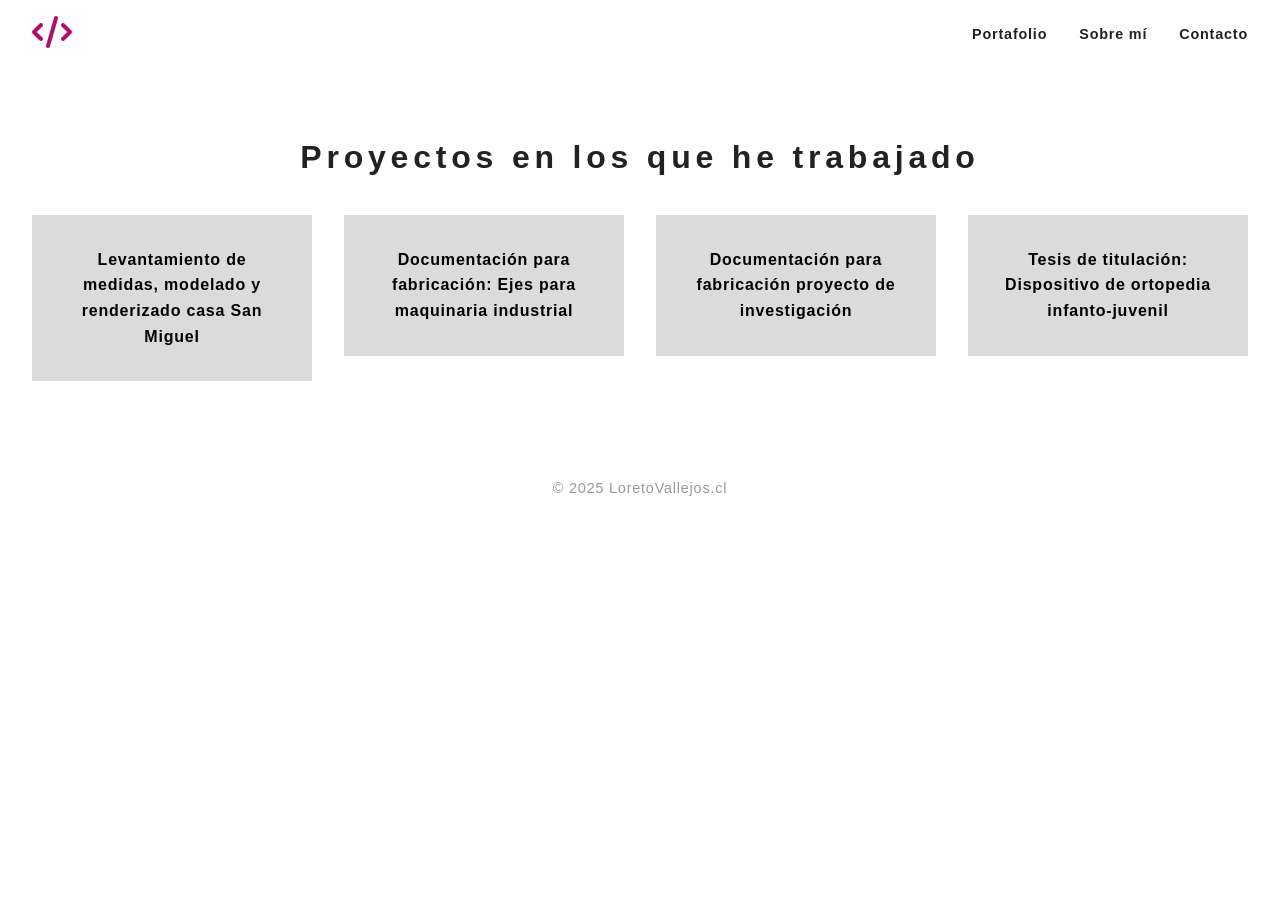
==== diseno-industrial.html @ e16116f9 "feat: agregar portafolio completo" ====
<!DOCTYPE html>
<html lang="es">
    <head>
    <meta charset="UTF-8" />
    <meta name="viewport" content="width=device-width, initial-scale=1" />
    <title>Portafolio María Loreto Vallejos</title>
    
    <!-- font awesome -->
     <link rel="stylesheet" href="https://cdnjs.cloudflare.com/ajax/libs/font-awesome/6.5.0/css/all.min.css" />
   

    <!--hoja de estilos css-->
    <link rel="stylesheet" href="css/style.css"/>
    </head>
    <body>
    <header>
        <nav class="navbar">
        <!--logo-->
        <a class="navbar-brand" href="diseno-industrial.html">
         <i class="fa-solid fa-code fa-2x icono-fucsia"></i>
        </a>

        <button id="menu-toggle" aria-label="Abrir menú">☰</button>
        <ul class="nav-links">
            <li><a href="../../../../index.html">Portafolio</a></li>
            <li><a href="../../../../index.html">Sobre mí</a></li>
            <li><a href="../../../../index.html">Contacto</a></li>
        </ul>
        </nav>
    </header>

    <main>
                <section id="work" class="work-section">
        <h2>Proyectos en los que he trabajado</h2>
        <div class="grid">

            <a href="assets/pdf/lamina-san-miguel.pdf" target="_blank" rel="noopener noreferrer" class="card-link">
            <div class="card">Levantamiento de medidas, modelado y renderizado casa San Miguel</div>
            </a>

            <a href="assets/pdf/presentacion-ejes-09.25.pdf" target="_blank" rel="noopener noreferrer" class="card-link">
            <div class="card">Documentación para fabricación: Ejes para maquinaria industrial</div>
            </a>

            <a href="assets/pdf/lamina-procesador-port.pdf" target="_blank" rel="noopener noreferrer" class="card-link">
            <div class="card">Documentación para fabricación proyecto de investigación</div>
            </a>

            <a href="assets/pdf/memoria-titulo-mlvc-2013.pdf" target="_blank" rel="noopener noreferrer" class="card-link">
            <div class="card">Tesis de titulación: Dispositivo de ortopedia infanto-juvenil</div>
            </a>

        </div>
        </section>

    </main>
    <footer>
        <p>© 2025 LoretoVallejos.cl</p>
    </footer>

    <script src="script.js"></script>
    </body>
</html>
---- css/style.css ----
/* Reset css*/
* {
  margin: 0;
  padding: 0;
  box-sizing: border-box;
}

.container{
    padding: 4rem 2rem;
    display:flex;
    justify-content: center;
    align-items: center;

}
.container-dis {
  background-color: #49444935;
 
  list-style-type: none;
  color: black;

}
.container-dis a {
  
  list-style-type: none;
  text-decoration: none;
  color: black;

}

.container-dis a:hover{  
  color:#b00e6f;
 
}

.container-int{ 
  width: 50%;   
  margin: 0 auto;

}
.container-int h1 h2{
  font-weight: bold; 
  font-size: 30px; 
}

.container-res{ 
  width: 50%;   
  margin: 0 auto;

}
.container-res img{
  max-width: 20%;
}



/*icono logo*/

.icono-fucsia{
  color:rgb(176, 14, 111);
}
.icono-fucsia:hover{
  color:rgb(115, 12, 70);
  transform: translateY(-5px);
  transition: transform 0.6s ease;

}


.fondo-gris-claro{
  background-color: rgba(73, 68, 73, 0.193);
  transform: translateY(-5px);
  transition: transform 0.6s ease;
  cursor: pointer;
}

.row {
  display: flex;
  gap: 20px; /* espacio entre columnas */
}
.row img{
  max-width: 70%;
}

.column {
  flex: 1; /* ambas columnas ocupan el mismo ancho */
}



.btn{
  text-decoration: none;
  display: inline-block;
  padding: 10px 20px;
  background-color: rgb(176, 14, 111);
  color: white;
  text-decoration: none;
  border-radius: 5px;
  font-weight: bold;
  border: none;

}

.btn:hover{
    background-color: rgb(115, 12, 70);
    color: white;
    transform: translateY(-5px);
    transition: transform 0.6s ease;
    cursor: pointer;
}

.espaciado{
  margin: 20px;
}

/* Tipografía */
body {
  font-family: 'Helvetica Neue', Helvetica, Arial, sans-serif;
  background: #fff;
  color: #222;
  line-height: 1.6;
  letter-spacing: 0.05em;
}

/* Navbar */
.navbar {
  display: flex;
  justify-content: space-between;
  align-items: center;
  padding: 1rem 2rem;  
  position: sticky;
  top: 0;
  
  
}

.logo {
  font-weight: 700;
  font-size: 1.5rem;
  letter-spacing: 0.2em;
  color: rgb(202, 32, 157); 
}

.nav-links {
  list-style: none;
  display: flex;
  gap: 2rem;
}

.nav-links a {
  text-decoration: none;
  color: #222222;
  font-weight: 600;
  font-size: 0.9rem;
  transition: color 0.3s ease;
}

.nav-links a:hover {
  color: #b00e6f;
}

/* Botón menú hamburguesa */
#menu-toggle {
  display: none;
  font-size: 2rem;
  background: none;
  border: none;
  cursor: pointer;
}

/* Hero */
.hero {
    background-image: url(../assets/img/portada-fondo.jpg);
    background-repeat: no-repeat; 
    background-size: cover;
    
  text-align: center;
  padding: 6rem 2rem;
  font-weight: 700;
  letter-spacing: 0.2em;
}

.hero h1 {
  font-size: 3rem;
  margin-bottom: 1rem;
  color: white;
}

.hero p {
  font-size: 1.2rem;
  font-weight: 400;
  color: white;
}




/* Grid proyectos */
.work-section {
  padding: 4rem 2rem;
}

.work-section h2 {
  text-align: center;
  margin-bottom: 2rem;
  font-weight: 700;
  letter-spacing: 0.15em;
  font-size: 2rem;
}

.grid {
  display: grid;
  grid-template-columns: repeat(auto-fit,minmax(250px,1fr));
  gap: 2rem;
}

/*cards*/
.card-link {
  text-decoration: none;
  color: inherit;
  display: block;
}

.card {
  background-color: rgba(73, 68, 73, 0.193);
  padding: 2rem;
  font-weight: 700;
  text-align: center;  
  cursor: pointer;
  transition: transform 0.6s ease;
  color: black; 
}

.card:hover {
  transform: translateY(-10px);
  color:#b00e6f;
  
}


/* About */
.about-section {
  background: linear-gradient(to right, #000000, #130f13, #000000);
  color: white;
  padding: 4rem 2rem;
  text-align: center;
  font-weight: 400;
  letter-spacing: 0.05em;
}

.about-section h2 {
  font-weight: 700;
  letter-spacing: 0.15em;
  margin-bottom: 1rem;
}

/* Contacto */
.contact-section {
  padding: 4rem 2rem;
  text-align: center;
}

.contact-section h2 {
  font-weight: 700;
  letter-spacing: 0.15em;
  margin-bottom: 1rem;
}

form {
  max-width: 400px;
  margin: 0 auto;
  display: flex;
  flex-direction: column;
  gap: 1rem;
}

input, textarea {
  padding: 0.75rem;
  border: 1px solid #ddd;
  font-size: 1rem;
  border-radius: 3px;
  resize: none;
}



/* Footer */
footer {
  text-align: center;
  padding: 2rem 1rem;
  font-size: 0.9rem;
  color: #999;
}

/* Responsive - menú hamburguesa */
@media (max-width: 768px) {
  .nav-links {
    display: none;
    flex-direction: column;
    position: absolute;
    top: 70px;
    right: 0;
    background: white;
    width: 200px;
    padding: 1rem;
    box-shadow: 0 0 10px rgb(0 0 0 / 0.1);
  }

  .nav-links.show {
    display: flex;
  }

  #menu-toggle {
    display: block;
  }



}
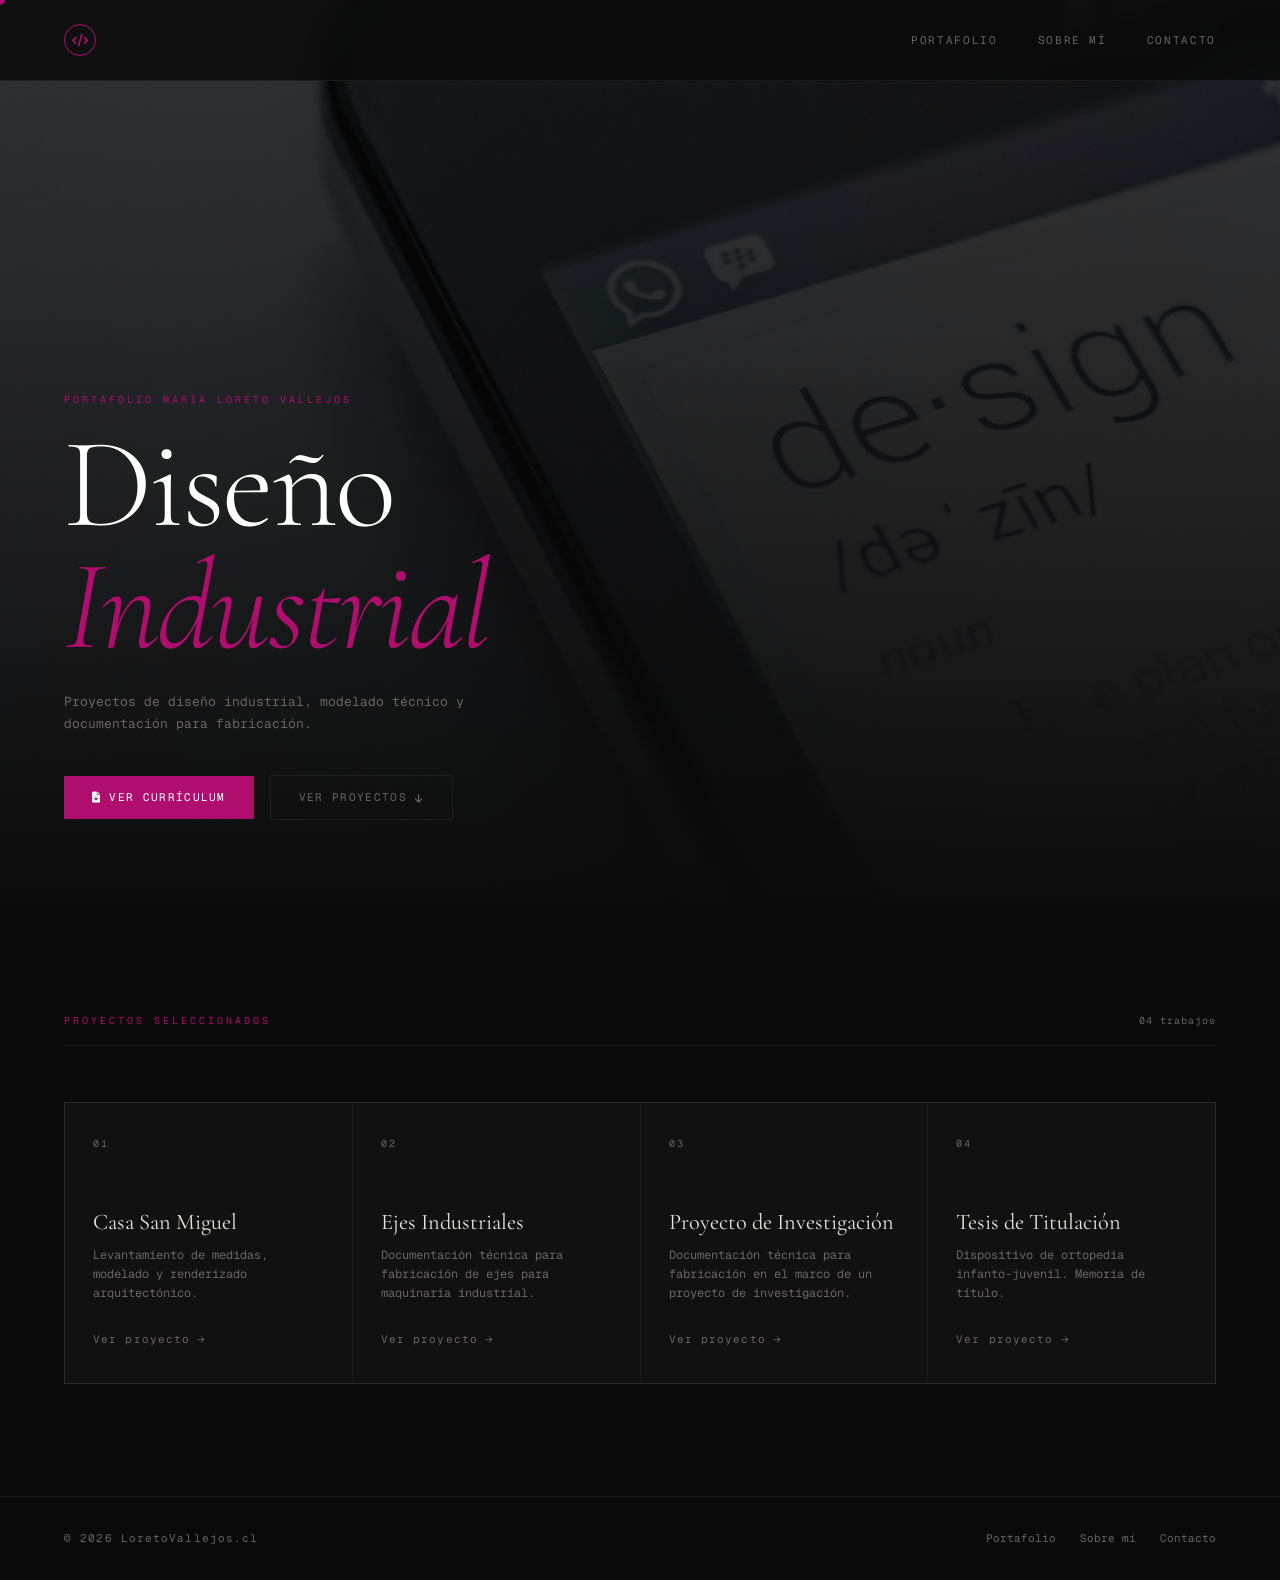
==== commit 488bf58d: "feat: agrega cambios abril" ====
--- a/diseno-industrial.html
+++ b/diseno-industrial.html
@@ -1,63 +1,119 @@
 <!DOCTYPE html>
 <html lang="es">
-    <head>
-    <meta charset="UTF-8" />
-    <meta name="viewport" content="width=device-width, initial-scale=1" />
-    <title>Portafolio María Loreto Vallejos</title>
-    
-    <!-- font awesome -->
-     <link rel="stylesheet" href="https://cdnjs.cloudflare.com/ajax/libs/font-awesome/6.5.0/css/all.min.css" />
-   
+<head>
+  <meta charset="UTF-8" />
+  <meta name="viewport" content="width=device-width, initial-scale=1" />
+  <title>Diseño Industrial — María Loreto Vallejos</title>
 
-    <!--hoja de estilos css-->
-    <link rel="stylesheet" href="css/style.css"/>
-    </head>
-    <body>
-    <header>
-        <nav class="navbar">
-        <!--logo-->
-        <a class="navbar-brand" href="diseno-industrial.html">
-         <i class="fa-solid fa-code fa-2x icono-fucsia"></i>
+  <link rel="preconnect" href="https://fonts.googleapis.com">
+  <link rel="preconnect" href="https://fonts.gstatic.com" crossorigin>
+  <link href="https://fonts.googleapis.com/css2?family=Cormorant+Garamond:ital,wght@0,300;0,400;0,600;1,300;1,400&family=Geist+Mono:wght@300;400&display=swap" rel="stylesheet">
+  <link rel="stylesheet" href="https://cdnjs.cloudflare.com/ajax/libs/font-awesome/6.5.0/css/all.min.css" />
+  <link rel="stylesheet" href="css/styles.css"/>
+</head>
+<body>
+
+  <div class="cursor" id="cursor"></div>
+
+  <!-- NAVBAR -->
+  <nav>
+    <a class="nav-logo" href="index.html">
+      <div class="nav-logo-icon">
+        <i class="fa-solid fa-code"></i>
+      </div>
+    </a>
+    <button class="nav-toggle" id="navToggle" aria-label="Abrir menú" aria-expanded="false">
+      <i class="fa-solid fa-bars"></i>
+    </button>
+    <ul class="nav-links" id="navLinks">
+      <li><a href="index.html#work">Portafolio</a></li>
+      <li><a href="index.html#about">Sobre mí</a></li>
+      <li><a href="index.html#contact">Contacto</a></li>
+    </ul>
+  </nav>
+
+  <main>
+
+    <!-- HERO -->
+    <section class="hero">
+      <p class="hero-eyebrow">Portafolio María Loreto Vallejos</p>
+      <h1 class="hero-title">
+        Diseño<br><em>Industrial</em>
+      </h1>
+      <p class="hero-sub">
+        Proyectos de diseño industrial, modelado técnico y documentación para fabricación.
+      </p>
+      <div class="hero-cta">
+        <a class="btn-primary-custom" href="assets/pdf/CV_maria_vallejos_23.03.26.pdf" target="_blank" rel="noopener noreferrer">
+          <i class="fa-solid fa-file-arrow-down" style="font-size:11px"></i>
+          Ver Currículum
+        </a>
+        <a class="btn-ghost" href="#work">
+          Ver proyectos
+          <i class="fa-solid fa-arrow-down" style="font-size:10px"></i>
+        </a>
+      </div>
+    </section>
+
+    <!-- WORK -->
+    <section id="work">
+      <div class="section-header reveal">
+        <span class="section-label">Proyectos seleccionados</span>
+        <span class="section-count">04 trabajos</span>
+      </div>
+
+      <div class="cards-grid">
+
+        <a href="assets/pdf/lamina-san-miguel.pdf" target="_blank" rel="noopener noreferrer" class="pf-card reveal">
+          <span class="card-num">01</span>
+          <div class="card-body">
+            <h3 class="card-h3">Casa San Miguel</h3>
+            <p class="card-p">Levantamiento de medidas, modelado y renderizado arquitectónico.</p>
+            <span class="card-arrow">Ver proyecto →</span>
+          </div>
         </a>
 
-        <button id="menu-toggle" aria-label="Abrir menú">☰</button>
-        <ul class="nav-links">
-            <li><a href="../../../../index.html">Portafolio</a></li>
-            <li><a href="../../../../index.html">Sobre mí</a></li>
-            <li><a href="../../../../index.html">Contacto</a></li>
-        </ul>
-        </nav>
-    </header>
+        <a href="assets/pdf/presentacion-ejes-09.25.pdf" target="_blank" rel="noopener noreferrer" class="pf-card reveal reveal-delay-1">
+          <span class="card-num">02</span>
+          <div class="card-body">
+            <h3 class="card-h3">Ejes Industriales</h3>
+            <p class="card-p">Documentación técnica para fabricación de ejes para maquinaria industrial.</p>
+            <span class="card-arrow">Ver proyecto →</span>
+          </div>
+        </a>
 
-    <main>
-                <section id="work" class="work-section">
-        <h2>Proyectos en los que he trabajado</h2>
-        <div class="grid">
+        <a href="assets/pdf/lamina-procesador-port.pdf" target="_blank" rel="noopener noreferrer" class="pf-card reveal reveal-delay-2">
+          <span class="card-num">03</span>
+          <div class="card-body">
+            <h3 class="card-h3">Proyecto de Investigación</h3>
+            <p class="card-p">Documentación técnica para fabricación en el marco de un proyecto de investigación.</p>
+            <span class="card-arrow">Ver proyecto →</span>
+          </div>
+        </a>
 
-            <a href="assets/pdf/lamina-san-miguel.pdf" target="_blank" rel="noopener noreferrer" class="card-link">
-            <div class="card">Levantamiento de medidas, modelado y renderizado casa San Miguel</div>
-            </a>
+        <a href="assets/pdf/memoria-titulo-mlvc-2013.pdf" target="_blank" rel="noopener noreferrer" class="pf-card reveal reveal-delay-3">
+          <span class="card-num">04</span>
+          <div class="card-body">
+            <h3 class="card-h3">Tesis de Titulación</h3>
+            <p class="card-p">Dispositivo de ortopedia infanto-juvenil. Memoria de título.</p>
+            <span class="card-arrow">Ver proyecto →</span>
+          </div>
+        </a>
 
-            <a href="assets/pdf/presentacion-ejes-09.25.pdf" target="_blank" rel="noopener noreferrer" class="card-link">
-            <div class="card">Documentación para fabricación: Ejes para maquinaria industrial</div>
-            </a>
+      </div>
+    </section>
 
-            <a href="assets/pdf/lamina-procesador-port.pdf" target="_blank" rel="noopener noreferrer" class="card-link">
-            <div class="card">Documentación para fabricación proyecto de investigación</div>
-            </a>
+  </main>
 
-            <a href="assets/pdf/memoria-titulo-mlvc-2013.pdf" target="_blank" rel="noopener noreferrer" class="card-link">
-            <div class="card">Tesis de titulación: Dispositivo de ortopedia infanto-juvenil</div>
-            </a>
+  <footer>
+    <p>© 2026 LoretoVallejos.cl</p>
+    <div class="footer-links">
+      <a href="index.html#work">Portafolio</a>
+      <a href="index.html#about">Sobre mí</a>
+      <a href="index.html#contact">Contacto</a>
+    </div>
+  </footer>
 
-        </div>
-        </section>
-
-    </main>
-    <footer>
-        <p>© 2025 LoretoVallejos.cl</p>
-    </footer>
-
-    <script src="script.js"></script>
-    </body>
+  <script src="main.js"></script>
+</body>
 </html>
--- a/css/styles.css
+++ b/css/styles.css
@@ -0,0 +1,676 @@
+/* ── RESET ── */
+*,
+*::before,
+*::after {
+  box-sizing: border-box;
+  margin: 0;
+  padding: 0;
+}
+
+/* ── VARIABLES ── */
+:root {
+  --fucsia:     #b00e6f;
+  --fucsia-dim: #730c46;
+  --bg:         #0a0a0a;
+  --surface:    #111111;
+  --border:     rgba(255, 255, 255, 0.07);
+  --text:       #e8e4e0;
+  --muted:      #6b6565;
+  --mono:       'Geist Mono', monospace;
+  --serif:      'Cormorant Garamond', serif;
+
+  /* Espaciado consistente */
+  --section-padding-x: 4rem;
+  --section-padding-y: 7rem;
+}
+
+/* ── BASE ── */
+html {
+  scroll-behavior: smooth;
+}
+
+body {
+  background: var(--bg);
+  color: var(--text);
+  font-family: var(--mono);
+  font-size: 14px;
+  line-height: 1.7;
+  cursor: none;
+  /* Evita scroll horizontal en móvil */
+  overflow-x: hidden;
+}
+
+/* ── CURSOR PERSONALIZADO ── */
+.cursor {
+  width: 10px;
+  height: 10px;
+  border-radius: 50%;
+  background: var(--fucsia);
+  position: fixed;
+  top: 0;
+  left: 0;
+  pointer-events: none;
+  z-index: 9999;
+  transform: translate(-50%, -50%);
+  transition:
+    transform 0.08s ease,
+    width 0.25s ease,
+    height 0.25s ease,
+    background 0.25s ease;
+}
+
+.cursor.hovering {
+  width: 40px;
+  height: 40px;
+  background: rgba(176, 14, 111, 0.15);
+  border: 1px solid var(--fucsia);
+}
+
+/* ── TEXTURA DE RUIDO ── */
+body::before {
+  content: '';
+  position: fixed;
+  inset: 0;
+  background-image: url("data:image/svg+xml,%3Csvg viewBox='0 0 256 256' xmlns='http://www.w3.org/2000/svg'%3E%3Cfilter id='noise'%3E%3CfeTurbulence type='fractalNoise' baseFrequency='0.9' numOctaves='4' stitchTiles='stitch'/%3E%3C/filter%3E%3Crect width='100%25' height='100%25' filter='url(%23noise)' opacity='1'/%3E%3C/svg%3E");
+  opacity: 0.025;
+  pointer-events: none;
+  z-index: 0;
+}
+
+/* ── NAVBAR ── */
+nav {
+  position: fixed;
+  top: 0;
+  left: 0;
+  right: 0;
+  z-index: 100;
+  display: flex;
+  align-items: center;
+  justify-content: space-between;
+  padding: 1.5rem var(--section-padding-x);
+  border-bottom: 1px solid var(--border);
+  background: rgba(10, 10, 10, 0.85);
+  backdrop-filter: blur(12px);
+  -webkit-backdrop-filter: blur(12px);
+}
+
+.nav-logo {
+  display: flex;
+  align-items: center;
+  gap: 0.75rem;
+  text-decoration: none;
+}
+
+.nav-logo-icon {
+  width: 32px;
+  height: 32px;
+  border: 1px solid var(--fucsia);
+  border-radius: 50%;
+  display: flex;
+  align-items: center;
+  justify-content: center;
+  transition: background 0.3s;
+}
+
+.nav-logo-icon i {
+  color: var(--fucsia);
+  font-size: 13px;
+}
+
+.nav-logo:hover .nav-logo-icon {
+  background: var(--fucsia);
+}
+
+.nav-logo:hover .nav-logo-icon i {
+  color: #fff;
+}
+
+.nav-links {
+  display: flex;
+  gap: 2.5rem;
+  list-style: none;
+}
+
+.nav-links a {
+  text-decoration: none;
+  color: var(--muted);
+  font-size: 11px;
+  letter-spacing: 0.15em;
+  text-transform: uppercase;
+  transition: color 0.3s;
+  position: relative;
+}
+
+.nav-links a::after {
+  content: '';
+  position: absolute;
+  bottom: -3px;
+  left: 0;
+  width: 0;
+  height: 1px;
+  background: var(--fucsia);
+  transition: width 0.3s ease;
+}
+
+.nav-links a:hover {
+  color: var(--text);
+}
+
+.nav-links a:hover::after {
+  width: 100%;
+}
+
+/* Botón hamburguesa — oculto en desktop */
+.nav-toggle {
+  display: none;
+  background: none;
+  border: none;
+  color: var(--text);
+  font-size: 1.1rem;
+  cursor: pointer;
+  /* Área mínima táctil recomendada (accesibilidad) */
+  min-width: 44px;
+  min-height: 44px;
+}
+
+/* ── HERO ── */
+.hero {
+  min-height: 100vh;
+  display: flex;
+  flex-direction: column;
+  justify-content: flex-end;
+  padding: 0 var(--section-padding-x) 5rem;
+  position: relative;
+  overflow: hidden;
+  background-image: url('../assets/img/portada-fondo.jpg');;
+  background-size: cover;
+  background-position: center;
+}
+
+.hero::after {
+  content: '';
+  position: absolute;
+  inset: 0;
+  background: linear-gradient(
+    to top,
+    rgba(10, 10, 10, 0.97) 0%,
+    rgba(10, 10, 10, 0.45) 60%,
+    rgba(10, 10, 10, 0.2) 100%
+  );
+}
+
+.hero-eyebrow {
+  font-size: 10px;
+  letter-spacing: 0.3em;
+  text-transform: uppercase;
+  color: var(--fucsia);
+  margin-bottom: 1rem;
+  position: relative;
+  z-index: 1;
+  opacity: 0;
+  animation: fadeUp 0.8s ease forwards 0.2s;
+}
+
+.hero-title {
+  font-family: var(--serif);
+  font-size: clamp(4rem, 10vw, 9rem);
+  font-weight: 300;
+  line-height: 0.95;
+  letter-spacing: -0.02em;
+  color: #fff;
+  position: relative;
+  z-index: 1;
+  opacity: 0;
+  animation: fadeUp 0.9s ease forwards 0.4s;
+}
+
+.hero-title em {
+  font-style: italic;
+  color: var(--fucsia);
+}
+
+.hero-sub {
+  margin-top: 1.5rem;
+  font-size: 13px;
+  color: var(--muted);
+  max-width: 460px;
+  position: relative;
+  z-index: 1;
+  opacity: 0;
+  animation: fadeUp 0.9s ease forwards 0.6s;
+}
+
+.hero-cta {
+  margin-top: 2.5rem;
+  display: flex;
+  gap: 1rem;
+  align-items: center;
+  flex-wrap: wrap;
+  position: relative;
+  z-index: 1;
+  opacity: 0;
+  animation: fadeUp 0.9s ease forwards 0.8s;
+}
+
+/* ── BOTONES ── */
+.btn-primary-custom {
+  display: inline-flex;
+  align-items: center;
+  gap: 0.5rem;
+  padding: 0.75rem 1.75rem;
+  background: var(--fucsia);
+  color: #fff;
+  text-decoration: none;
+  font-size: 11px;
+  letter-spacing: 0.12em;
+  text-transform: uppercase;
+  border: none;
+  transition: background 0.3s, transform 0.3s;
+  /* Cursor visible para usuarios con cursor nativo */
+  cursor: pointer;
+}
+
+.btn-primary-custom:hover {
+  background: var(--fucsia-dim);
+  transform: translateY(-3px);
+  color: #fff;
+}
+
+.btn-ghost {
+  display: inline-flex;
+  align-items: center;
+  gap: 0.5rem;
+  padding: 0.75rem 1.75rem;
+  background: transparent;
+  color: var(--muted);
+  text-decoration: none;
+  font-size: 11px;
+  letter-spacing: 0.12em;
+  text-transform: uppercase;
+  border: 1px solid var(--border);
+  transition: border-color 0.3s, color 0.3s, transform 0.3s;
+}
+
+.btn-ghost:hover {
+  border-color: var(--muted);
+  color: var(--text);
+  transform: translateY(-3px);
+}
+
+/* ── SECCIÓN WORK ── */
+#work {
+  padding: var(--section-padding-y) var(--section-padding-x);
+  position: relative;
+  z-index: 1;
+}
+
+.section-header {
+  display: flex;
+  align-items: baseline;
+  justify-content: space-between;
+  margin-bottom: 3.5rem;
+  border-bottom: 1px solid var(--border);
+  padding-bottom: 1rem;
+}
+
+.section-label {
+  font-size: 10px;
+  letter-spacing: 0.3em;
+  text-transform: uppercase;
+  color: var(--fucsia);
+}
+
+.section-count {
+  font-size: 10px;
+  letter-spacing: 0.1em;
+  color: var(--muted);
+}
+
+/* Grid de tarjetas */
+.cards-grid {
+  display: grid;
+  grid-template-columns: repeat(4, 1fr);
+  gap: 1px;
+  background: var(--border);
+  border: 1px solid var(--border);
+}
+
+.pf-card {
+  background: var(--surface);
+  padding: 2rem 1.75rem;
+  text-decoration: none;
+  color: var(--text);
+  display: flex;
+  flex-direction: column;
+  position: relative;
+  overflow: hidden;
+  transition: background 0.4s ease;
+  min-height: 280px;
+}
+
+/* Línea inferior animada en hover */
+.pf-card::before {
+  content: '';
+  position: absolute;
+  bottom: 0;
+  left: 0;
+  width: 100%;
+  height: 2px;
+  background: var(--fucsia);
+  transform: scaleX(0);
+  transform-origin: left;
+  transition: transform 0.4s cubic-bezier(0.77, 0, 0.18, 1);
+}
+
+.pf-card:hover {
+  background: #181818;
+}
+
+.pf-card:hover::before {
+  transform: scaleX(1);
+}
+
+.pf-card:hover .card-num {
+  color: var(--fucsia);
+}
+
+.pf-card:hover .card-arrow {
+  color: var(--fucsia);
+  transform: translate(4px, -4px);
+}
+
+.pf-card:hover .card-h3 {
+  color: #fff;
+}
+
+.card-num {
+  font-size: 10px;
+  letter-spacing: 0.2em;
+  color: var(--muted);
+  margin-bottom: auto;
+  transition: color 0.3s;
+}
+
+.card-body {
+  margin-top: 2rem;
+}
+
+.card-h3 {
+  font-family: var(--serif);
+  font-size: 1.4rem;
+  font-weight: 400;
+  line-height: 1.2;
+  margin-bottom: 0.6rem;
+  transition: color 0.3s;
+}
+
+.card-p {
+  font-size: 12px;
+  color: var(--muted);
+  line-height: 1.6;
+  flex-grow: 1;
+  margin-bottom: 1.5rem;
+}
+
+.card-arrow {
+  font-size: 11px;
+  letter-spacing: 0.1em;
+  color: var(--muted);
+  transition: color 0.3s, transform 0.3s;
+  display: inline-block;
+  align-self: flex-start;
+}
+
+/* ── SOBRE MÍ ── */
+#about {
+  padding: var(--section-padding-y) var(--section-padding-x);
+  border-top: 1px solid var(--border);
+  position: relative;
+  z-index: 1;
+}
+
+.about-inner {
+  display: grid;
+  grid-template-columns: 1fr 2fr;
+  gap: 5rem;
+  align-items: start;
+}
+
+.about-right p {
+  font-family: var(--serif);
+  font-style: italic;
+  font-size: clamp(1rem, 1.5vw, 1.2rem);
+  color: rgba(232, 228, 224, 0.75);
+  line-height: 1.85;
+  margin-bottom: 1.4rem;
+}
+
+.about-right p:last-child {
+  margin-bottom: 0;
+}
+
+/* ── CONTACTO ── */
+#contact {
+  padding: var(--section-padding-y) var(--section-padding-x);
+  border-top: 1px solid var(--border);
+  position: relative;
+  z-index: 1;
+}
+
+.contact-inner {
+  display: grid;
+  grid-template-columns: 1fr 1fr;
+  gap: 5rem;
+  align-items: start;
+}
+
+.contact-left h2 {
+  font-family: var(--serif);
+  font-size: clamp(2.5rem, 5vw, 4.5rem);
+  font-weight: 300;
+  line-height: 1;
+}
+
+.contact-left h2 em {
+  font-style: italic;
+  color: var(--fucsia);
+}
+
+.contact-left p {
+  margin-top: 1.25rem;
+  font-size: 12px;
+  color: var(--muted);
+  max-width: 280px;
+}
+
+/* Formulario */
+.contact-form {
+  display: flex;
+  flex-direction: column;
+  gap: 0;
+}
+
+.form-field {
+  display: flex;
+  flex-direction: column;
+  border-bottom: 1px solid var(--border);
+  padding: 1rem 0;
+  transition: border-color 0.3s;
+}
+
+.form-field:focus-within {
+  border-color: var(--fucsia);
+}
+
+.form-field label {
+  font-size: 9px;
+  letter-spacing: 0.25em;
+  text-transform: uppercase;
+  color: var(--muted);
+  margin-bottom: 0.4rem;
+}
+
+.form-field input,
+.form-field textarea {
+  background: none;
+  border: none;
+  outline: none;
+  color: var(--text);
+  font-family: var(--mono);
+  font-size: 13px;
+  resize: none;
+}
+
+.form-field input::placeholder,
+.form-field textarea::placeholder {
+  color: rgba(107, 101, 101, 0.5);
+}
+
+.form-field textarea {
+  min-height: 100px;
+}
+
+.form-submit {
+  margin-top: 2rem;
+  align-self: flex-start;
+}
+
+/* ── FOOTER ── */
+footer {
+  border-top: 1px solid var(--border);
+  padding: 2rem var(--section-padding-x);
+  display: flex;
+  align-items: center;
+  justify-content: space-between;
+  position: relative;
+  z-index: 1;
+}
+
+footer p {
+  font-size: 11px;
+  color: var(--muted);
+  letter-spacing: 0.1em;
+}
+
+.footer-links {
+  display: flex;
+  gap: 1.5rem;
+}
+
+.footer-links a {
+  color: var(--muted);
+  text-decoration: none;
+  font-size: 11px;
+  transition: color 0.3s;
+}
+
+.footer-links a:hover {
+  color: var(--fucsia);
+}
+
+/* ── ANIMACIONES ── */
+@keyframes fadeUp {
+  from {
+    opacity: 0;
+    transform: translateY(24px);
+  }
+  to {
+    opacity: 1;
+    transform: translateY(0);
+  }
+}
+
+.reveal {
+  opacity: 0;
+  transform: translateY(30px);
+  transition: opacity 0.7s ease, transform 0.7s ease;
+}
+
+.reveal.visible {
+  opacity: 1;
+  transform: translateY(0);
+}
+
+.reveal-delay-1 { transition-delay: 0.1s; }
+.reveal-delay-2 { transition-delay: 0.2s; }
+.reveal-delay-3 { transition-delay: 0.3s; }
+
+/* ── RESPONSIVE ── */
+@media (max-width: 900px) {
+  :root {
+    --section-padding-x: 2rem;
+    --section-padding-y: 5rem;
+  }
+
+  nav {
+    padding: 1.25rem var(--section-padding-x);
+  }
+
+  /* Menú móvil oculto por defecto */
+  .nav-links {
+    display: none;
+    flex-direction: column;
+    gap: 1.5rem;
+  }
+
+  .nav-links.open {
+    display: flex;
+    position: absolute;
+    top: 100%;
+    left: 0;
+    right: 0;
+    background: rgba(10, 10, 10, 0.97);
+    padding: 2rem;
+    border-bottom: 1px solid var(--border);
+  }
+
+  .nav-toggle {
+    display: flex;
+    align-items: center;
+    justify-content: center;
+  }
+
+  .hero {
+    padding: 0 var(--section-padding-x) 4rem;
+  }
+
+  .cards-grid {
+    grid-template-columns: repeat(2, 1fr);
+  }
+
+  .about-inner {
+    grid-template-columns: 1fr;
+    gap: 2rem;
+  }
+
+  .contact-inner {
+    grid-template-columns: 1fr;
+    gap: 3rem;
+  }
+
+  footer {
+    flex-direction: column;
+    gap: 1rem;
+    text-align: center;
+  }
+}
+
+@media (max-width: 560px) {
+  .cards-grid {
+    grid-template-columns: 1fr;
+  }
+}
+
+/* ── PREFERENCIA DE MOVIMIENTO REDUCIDO (accesibilidad) ── */
+@media (prefers-reduced-motion: reduce) {
+  *,
+  *::before,
+  *::after {
+    animation-duration: 0.01ms !important;
+    transition-duration: 0.01ms !important;
+  }
+
+  html {
+    scroll-behavior: auto;
+  }
+}
